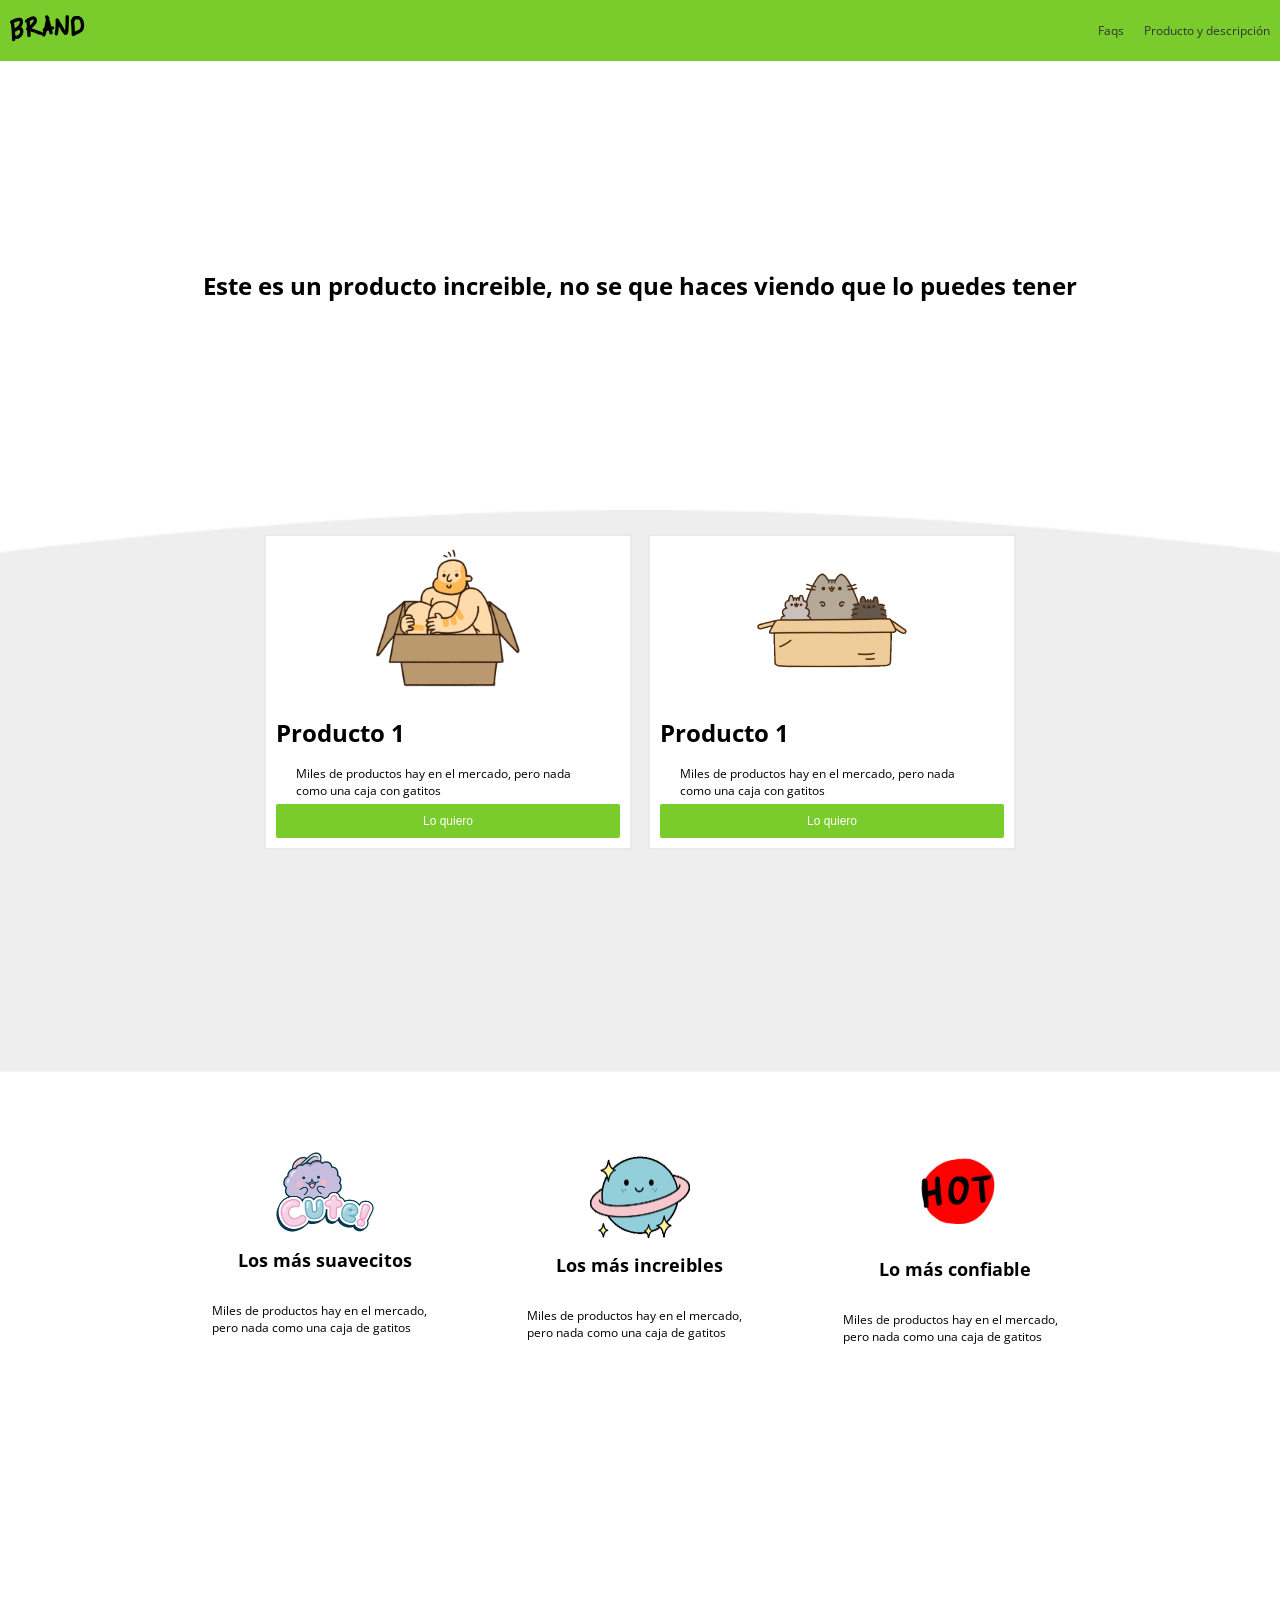
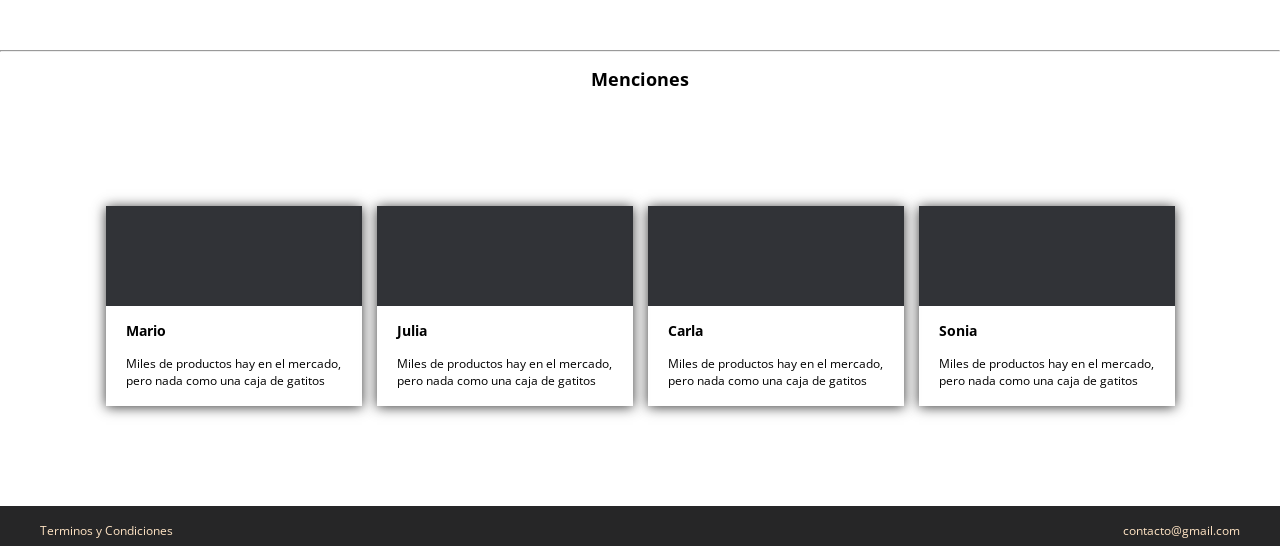
==== index.html @ 4fe2e48f "reto numero 3" ====
<!DOCTYPE html>
<html lang="es">
<head>
  <meta charset="UTF-8">
  <meta name="viewport" content="width=device-width, initial-scale=1.0">
  <meta http-equiv="X-UA-Compatible" content="ie=edge">
  <link rel="stylesheet" href="css/estilos.css">
  <title>Brand</title>
</head>
<body>

  <!-- Aquí empieza el navbar -->
  <nav>
    <div class="brand_image">
      <img src="images/logo.png" alt="">
    </div>
    <div class="nav_options">
      <ul>
        <li><a href="#">Faqs</a></li>
        <li><a href="#">Producto y descripción</a></li>
      </ul>
    </div>
  </nav>

  <!-- Aquí acaba el navbar -->

  <div class="main_section">
    <h1>
      Este es un producto increible, no se que haces viendo que lo puedes tener
    </h1>
  </div>
  <div class="products">
    <div class="product">
      <div class="content">
              <div class="img_content">
                <img src="images/box1.png" alt="">
              </div>
              <h1>Producto 1</h1>
              <p>Miles de productos hay en el mercado, pero nada como una caja con gatitos</p>
              <button href="#" class="main_button">Lo quiero</button>
      </div>
    </div>
    <div class="product">
      <div class="content">
              <div class="img_content">
                <img src="images/box2.png" alt="">
              </div>
              <h1>Producto 1</h1>
              <p>Miles de productos hay en el mercado, pero nada como una caja con gatitos</p>
              <button href="#" class="main_button">Lo quiero</button>
      </div>
    </div>
  </div>

  <div class="destacado">
    <div class="destacado">
      <div class="destacado1">
        
        <img src="images/cute gatito.gif" alt="">
        <h2>Los más suavecitos</h2>
        <p>Miles de productos hay en el mercado, pero nada como una caja de gatitos</p>
      </div>
    </div>
    <div class="destacado">
      <div class="destacado1">
        
        <img src="images/planet-space.gif" alt="">
        <h2>Los más increibles</h2>
        <p>Miles de productos hay en el mercado, pero nada como una caja de gatitos</p>
      </div>
    </div>
    <div class="destacado">
      <div class="destacado1">
        
        <img src="images/hot.png" alt="">
        <h2>Lo más confiable</h2>
        <p>Miles de productos hay en el mercado, pero nada como una caja de gatitos</p>
      </div>
    </div>
  </div>
  <hr>
  <h2 class="menciones">Menciones</h2>
  <div class="cards">
    <div class="card">
      <div class="mencionado">
      </div>
      <div class="descripcion">
        <h3>Mario</h4>
        <p>Miles de productos hay en el mercado, pero nada como una caja de gatitos</p>
      </div>
    </div>
    <div class="card">
      <div class="mencionado">
      </div>
      <div class="descripcion">
        <h3>Julia</h4>
        <p>Miles de productos hay en el mercado, pero nada como una caja de gatitos</p>
      </div>
    </div>
    <div class="card">
      <div class="mencionado">
      </div>
      <div class="descripcion">
        <h3>Carla</h4>
        <p>Miles de productos hay en el mercado, pero nada como una caja de gatitos</p>
      </div>
    </div>
    <div class="card">
      <div class="mencionado">
      </div>
      <div class="descripcion">
        <h3>Sonia</h4>
        <p>Miles de productos hay en el mercado, pero nada como una caja de gatitos</p>
      </div>
    </div>
  </div>


<footer>
  <div>
    <p>Terminos y Condiciones</p>
  </div>
  <div>
    <p>contacto@gmail.com</p>
  </div>
</footer>


<scrip src="scripts/scrip.js"></scrip>
</body>
</html>
---- css/estilos.css ----
/*
#  ·················
#  ··_______________
#  ·/·___/·___/·___/
#  /·/__(__··|__··)·
#  \___/____/____/··
#  ·················
*/
@import url('https://fonts.googleapis.com/css?family=Open+Sans:400,700');
/* -------------Variables */
:root{
--green-color:#7ACC2D;
--white-color:white;
--black-color:#313337;
/* Tipografía */
--normal:12px;
/* Espaciado */
--space:10px;
/* Box shadow */
--box:0px 0 2px 1px #e6e5e9;
}

/* -------------Variables */
html,body{
  padding:0px;
  margin:0px;
  font-size: var(--normal);
  font-family: 'Open Sans', sans-serif;
}


nav{
  display: flex;
  background-color: var(--green-color);
  padding: var(--space);
  color: var(--white-color);
  justify-content: space-between;
  align-items: center;
}

nav ul{
  display: flex;
}

nav li{
  padding-left: 20px;
  list-style: none;

}

nav li a{
  color: var(--black-color);
  text-decoration: none;
}

nav li a:hover{
  color: var(--white-color);
}

/* ------------------------ Main section */

.main_section{
  padding: 15%;
  text-align: center;

}

.products{
  background-image: url("../images/curve.png");
  max-height: 50px;
  background-size: cover;
  background-position: center top;
  padding:20%;
  display: flex;
}

.product{
  padding: var(--space);
  margin-top: -240px;
}
.product .content{
  background-color: var(--white-color);
  padding: var(--space);
  box-shadow: var(--box);
}
.img_content{
  text-align: center;
}

.main_button{
  background-color: var(--green-color);
  width: 100%;
  padding: var(--space);
  font-size: var(--normal);
  color: var(--white-color);
  border:0;
  cursor: pointer;
  border-radius: 2px;
}

.main_button:hover{
  background-color: #5e9e22;
}

.destacado{
  display: flex;
  width: 70vw;
  margin:auto;
  padding-top: 35px;
  position: relative;
  columns: 3;
  gap:50px;
  align-items: center;  
  justify-content: space-evenly;
}
.destacado1{
  display: flex;
  flex-direction: column;
  justify-content: center;
  align-items: center;

}
.destacado img{
  width: 100px;
  height: auto;
  margin:auto;
}

hr{
  margin-top: 300px;
}

.menciones{
  text-align: center;

}
.cards{
  display:flex;
  justify-content: center;
  align-items: center;
  width: 100vw;
  height: 400px;
  gap:15px
}
.card{
  width: 20%;
  height:200px;
  background-color: #dfdfdf00;
  box-shadow: 0px 1px 12px rgb(56, 56, 56);
  box-sizing: border-box;
  position: relative;


}
.card .mencionado{
  position:absolute;
  width: 100%;
  height: 50%;
  
  background-color: #313337;
}

.card .descripcion{
  width: 100%;
  height: 50%;
  position: absolute;
  bottom: 0;
}
.card .descripcion h3,p{
  margin: 5px 20px;
  margin-top: 15px;
}

footer{
  display: flex;
  width: 100%;
  height: 40px;
  background-color: rgb(38, 38, 39);
  bottom: 0;
  justify-content: space-between;
  align-items: center;
} 
footer div{
  margin: 0 20px;
  color: bisque;
}
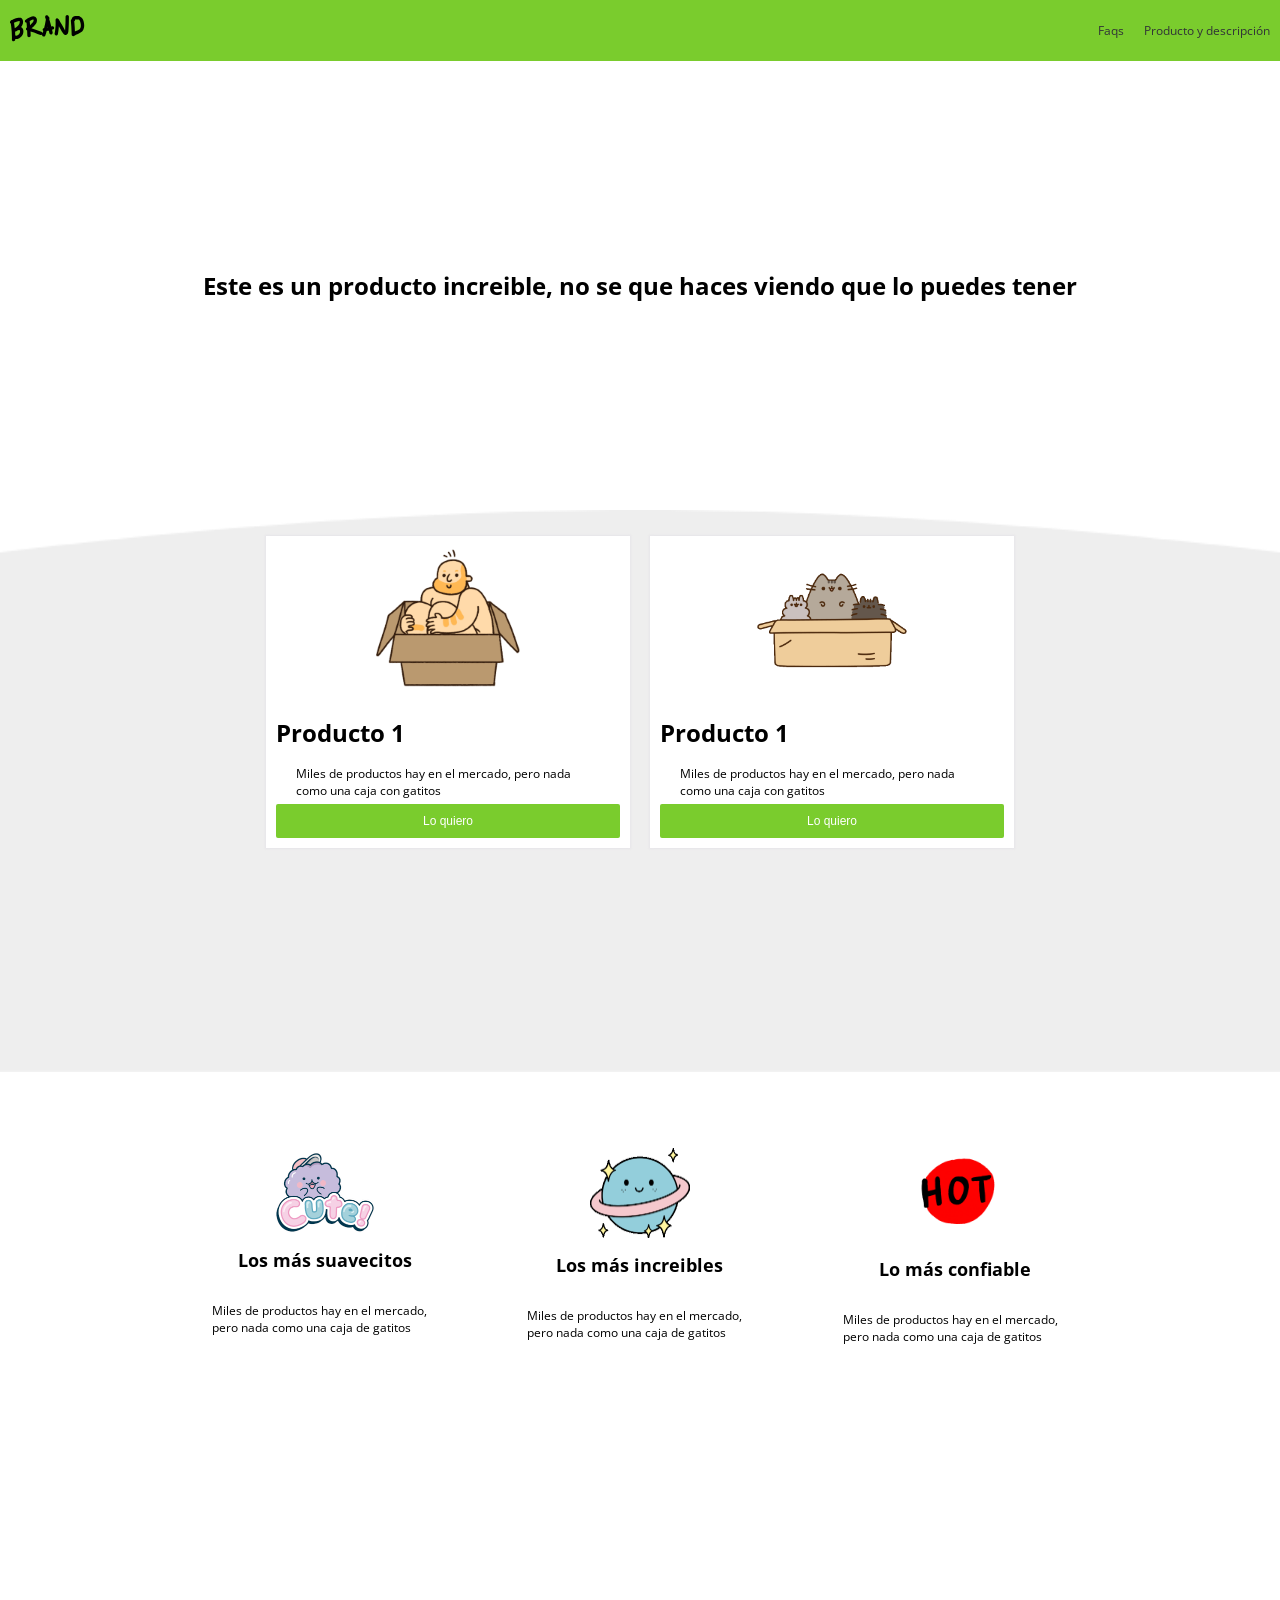
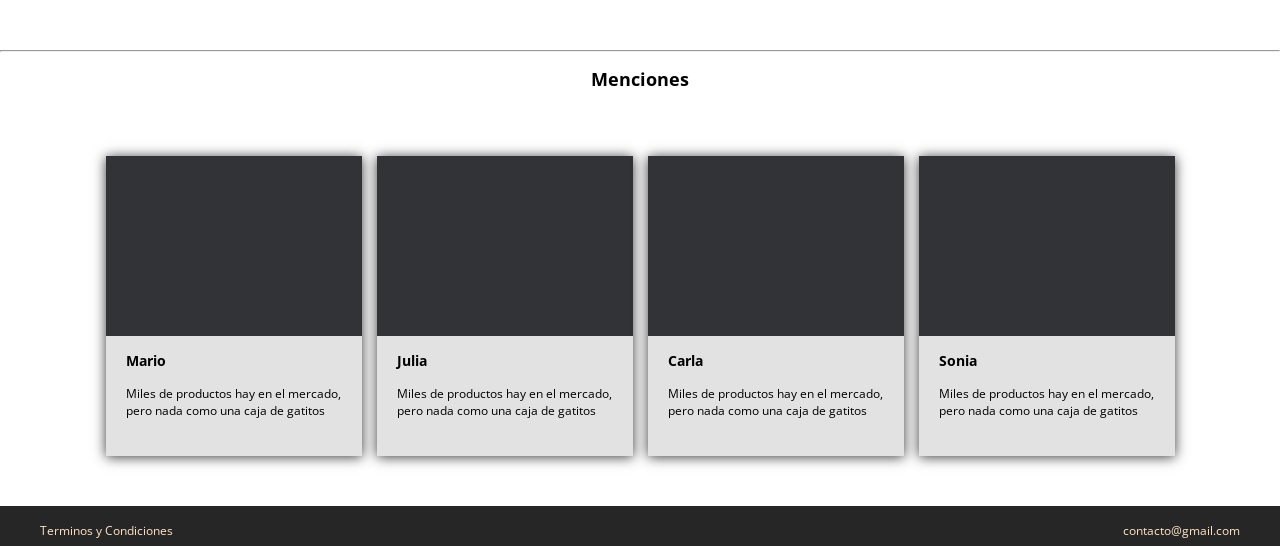
==== commit fe287ca5: "responsive" ====
--- a/index.html
+++ b/index.html
@@ -83,6 +83,7 @@
   <div class="cards">
     <div class="card">
       <div class="mencionado">
+        <img src="https://img.freepik.com/foto-gratis/chico-guapo-seguro-posando-contra-pared-blanca_176420-32936.jpg?ga=GA1.1.577382033.1746234832&semt=ais_hybrid&w=740" alt="">
       </div>
       <div class="descripcion">
         <h3>Mario</h4>
@@ -91,6 +92,7 @@
     </div>
     <div class="card">
       <div class="mencionado">
+        <img src="https://img.freepik.com/foto-gratis/estilo-vida-emociones-gente-concepto-casual-confiado-agradable-sonriente-mujer-asiatica-brazos-cruzados-pecho-seguro-listo-ayudar-escuchando-companeros-trabajo-participando-conversacion_1258-59335.jpg?semt=ais_hybrid&w=740" alt="">
       </div>
       <div class="descripcion">
         <h3>Julia</h4>
@@ -99,6 +101,7 @@
     </div>
     <div class="card">
       <div class="mencionado">
+        <img src="https://img.freepik.com/foto-gratis/chica-guapa-timida-pelo-negro-peludo-piel-oscura-anteojos-elegantes_273609-13866.jpg?ga=GA1.1.577382033.1746234832&semt=ais_hybrid&w=740" alt="">
       </div>
       <div class="descripcion">
         <h3>Carla</h4>
@@ -107,6 +110,7 @@
     </div>
     <div class="card">
       <div class="mencionado">
+        <img src="https://img.freepik.com/foto-gratis/mujer-morena-sonriente-sueter-amarillo-apuntando-dedo-arriba-modelo-femenino-feliz-que-muestra-anuncio-parte-superior-que-indica-espacio-copia-pie-sobre-fondo-blanco_176420-53284.jpg?ga=GA1.1.577382033.1746234832&semt=ais_hybrid&w=740" alt="">
       </div>
       <div class="descripcion">
         <h3>Sonia</h4>
--- a/css/estilos.css
+++ b/css/estilos.css
@@ -144,7 +144,7 @@
 }
 .card{
   width: 20%;
-  height:200px;
+  height: 300px;
   background-color: #dfdfdf00;
   box-shadow: 0px 1px 12px rgb(56, 56, 56);
   box-sizing: border-box;
@@ -155,16 +155,26 @@
 .card .mencionado{
   position:absolute;
   width: 100%;
-  height: 50%;
+  height: 60%;
   
   background-color: #313337;
 }
 
+.card .mencionado img{
+  position:absolute;
+  width: 100%;
+  height: auto;
+  overflow: hidden;
+
+}
+
 .card .descripcion{
   width: 100%;
-  height: 50%;
+  height: 40%;
+  background-color: #e2e2e2;
   position: absolute;
   bottom: 0;
+  z-index: 2;
 }
 .card .descripcion h3,p{
   margin: 5px 20px;
@@ -184,3 +194,28 @@
   margin: 0 20px;
   color: bisque;
 }
+
+@media (max-width: 600px) {
+  .cards{
+    display:flex;
+    flex-direction: column;
+    justify-content: center;
+    align-items: center;
+    width: 100vw;
+    height: auto;
+    gap:15px
+  }
+  .card{
+    display: flex;
+    flex-direction: row;
+    width: 60%;
+    height: 250px;
+    background-color: #dfdfdf00;
+    box-shadow: 0px 1px 12px rgb(56, 56, 56);
+    box-sizing: border-box;
+    position: relative;
+  
+  
+  }
+
+}
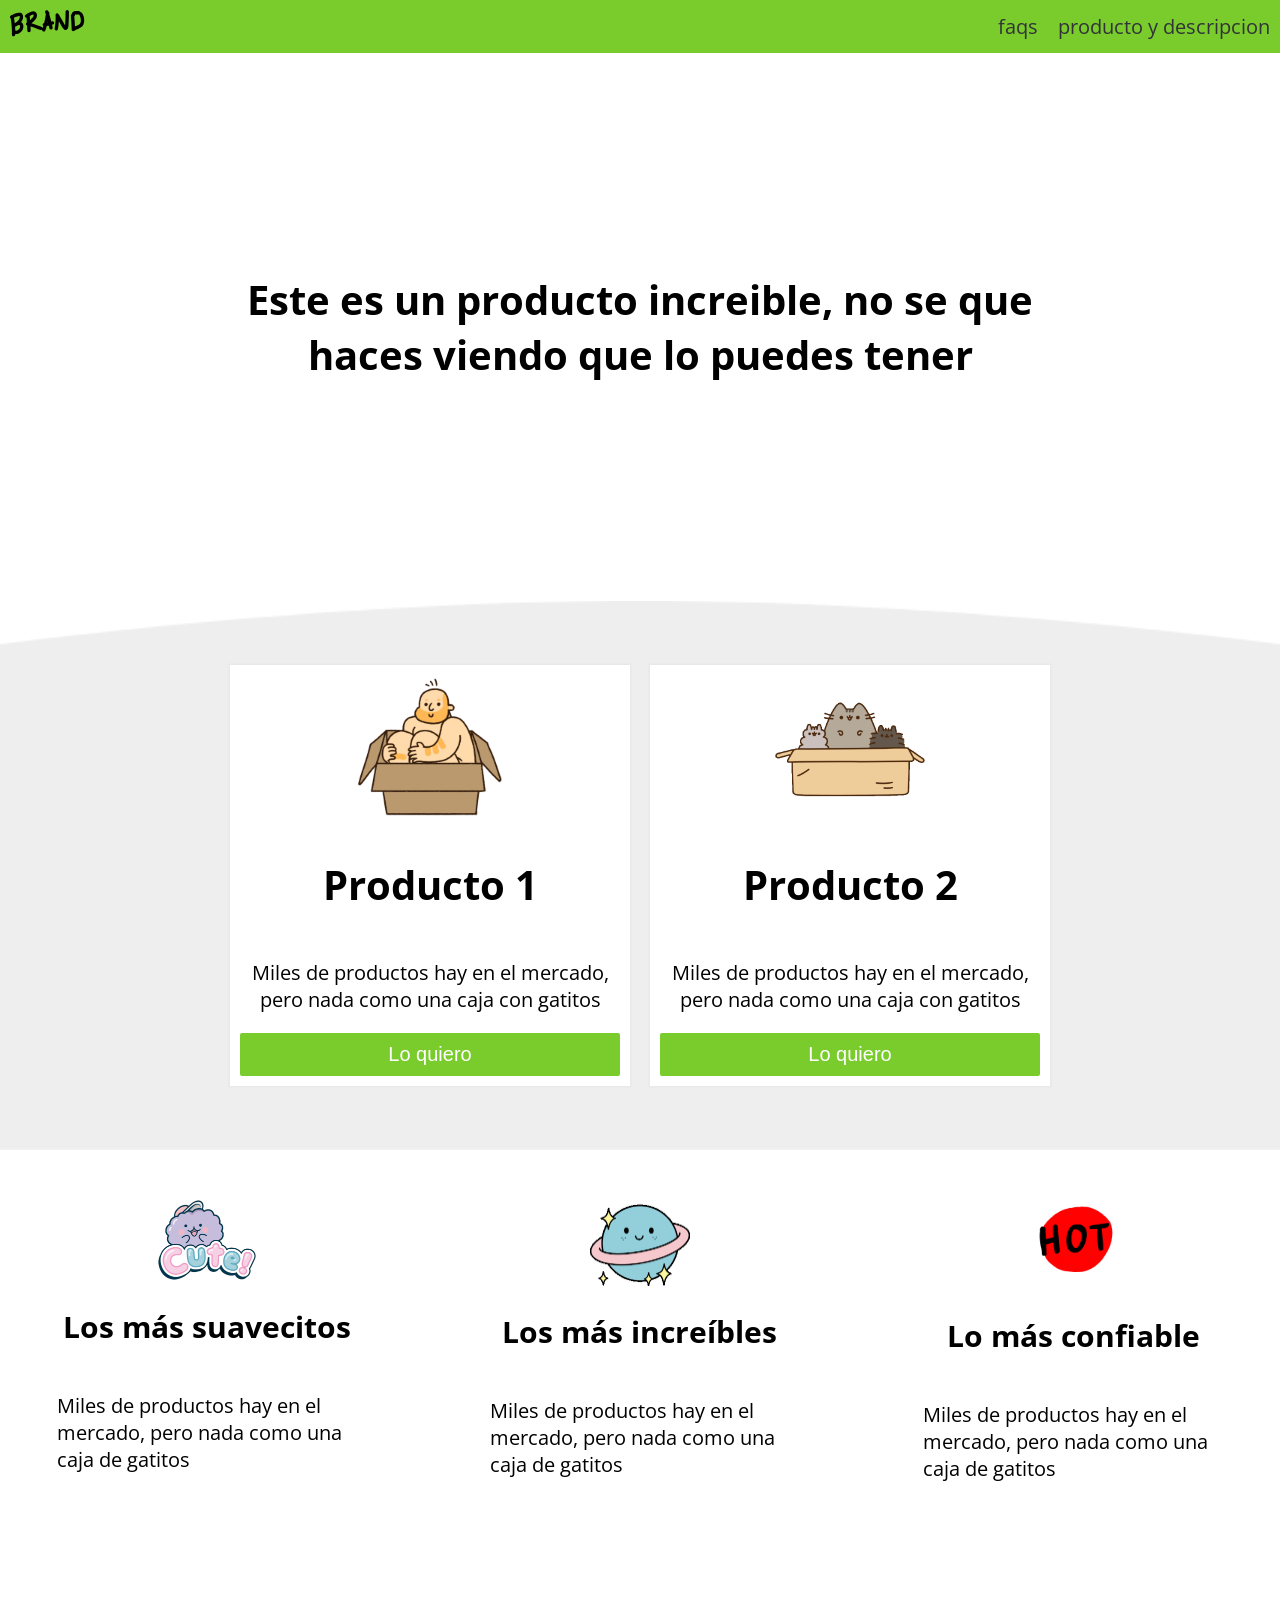
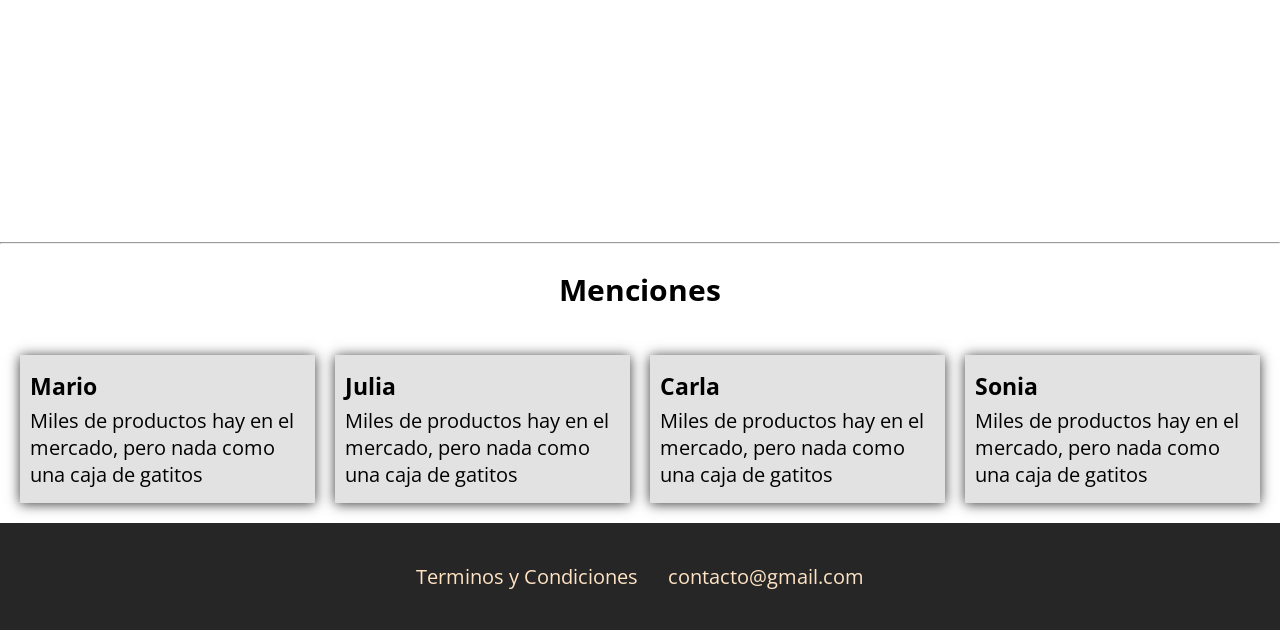
==== commit e53ea762: "primer commit rafa" ====
--- a/index.html
+++ b/index.html
@@ -16,19 +16,21 @@
     </div>
     <div class="nav_options">
       <ul>
-        <li><a href="#">Faqs</a></li>
-        <li><a href="#">Producto y descripción</a></li>
+        <!-- agregue las paginas de faqs y producto---rafa -->
+        <li><a href="faqs.html">faqs</a></li>
+        <li><a href="producto_descripcion.html">producto y descripcion</a></li>
       </ul>
     </div>
   </nav>
 
   <!-- Aquí acaba el navbar -->
-
+ <!-- empieza en body  -->
   <div class="main_section">
     <h1>
       Este es un producto increible, no se que haces viendo que lo puedes tener
     </h1>
   </div>
+<!-- productos -->
   <div class="products">
     <div class="product">
       <div class="content">
@@ -45,39 +47,47 @@
               <div class="img_content">
                 <img src="images/box2.png" alt="">
               </div>
-              <h1>Producto 1</h1>
+              <h1>Producto 2</h1>
               <p>Miles de productos hay en el mercado, pero nada como una caja con gatitos</p>
               <button href="#" class="main_button">Lo quiero</button>
       </div>
     </div>
   </div>
 
+<!-- despues de los productos -->
+ <!-- las 3 imagenes lindas-->
+
+ 
+ <div class="contenedor-flex">
   <div class="destacado">
-    <div class="destacado">
-      <div class="destacado1">
-        
-        <img src="images/cute gatito.gif" alt="">
-        <h2>Los más suavecitos</h2>
-        <p>Miles de productos hay en el mercado, pero nada como una caja de gatitos</p>
-      </div>
-    </div>
-    <div class="destacado">
-      <div class="destacado1">
-        
-        <img src="images/planet-space.gif" alt="">
-        <h2>Los más increibles</h2>
-        <p>Miles de productos hay en el mercado, pero nada como una caja de gatitos</p>
-      </div>
-    </div>
-    <div class="destacado">
-      <div class="destacado1">
-        
-        <img src="images/hot.png" alt="">
-        <h2>Lo más confiable</h2>
-        <p>Miles de productos hay en el mercado, pero nada como una caja de gatitos</p>
-      </div>
+    <div class="destacado1">
+      <img src="images/cute_gatito.gif" alt="">
+      <h2>Los más suavecitos</h2>
+      <p>Miles de productos hay en el mercado, pero nada como una caja de gatitos</p>
     </div>
   </div>
+
+  <div class="destacado">
+    <div class="destacado1">
+      <img src="images/planet-space.gif" alt="">
+      <h2>Los más increíbles</h2>
+      <p>Miles de productos hay en el mercado, pero nada como una caja de gatitos</p>
+    </div>
+  </div>
+
+  <div class="destacado">
+    <div class="destacado1">
+      <img src="images/hot.png" alt="">
+      <h2>Lo más confiable</h2>
+      <p>Miles de productos hay en el mercado, pero nada como una caja de gatitos</p>
+    </div>
+  </div>
+</div>
+
+
+
+
+<!-- las 4 menciones-->
   <hr>
   <h2 class="menciones">Menciones</h2>
   <div class="cards">
@@ -118,7 +128,7 @@
       </div>
     </div>
   </div>
-
+  
 
 <footer>
   <div>
@@ -130,6 +140,7 @@
 </footer>
 
 
-<scrip src="scripts/scrip.js"></scrip>
+<script src="scripts/scrip.js"></script>
+
 </body>
 </html>
--- a/css/estilos.css
+++ b/css/estilos.css
@@ -1,221 +1,278 @@
-/*
-#  ·················
-#  ··_______________
-#  ·/·___/·___/·___/
-#  /·/__(__··|__··)·
-#  \___/____/____/··
-#  ·················
-*/
 @import url('https://fonts.googleapis.com/css?family=Open+Sans:400,700');
-/* -------------Variables */
-:root{
---green-color:#7ACC2D;
---white-color:white;
---black-color:#313337;
-/* Tipografía */
---normal:12px;
-/* Espaciado */
---space:10px;
-/* Box shadow */
---box:0px 0 2px 1px #e6e5e9;
-}
-
-/* -------------Variables */
-html,body{
-  padding:0px;
-  margin:0px;
+
+/* -------------------- Variables -------------------- */
+:root {
+  --green-color: #7ACC2D;
+  --white-color: white;
+  --black-color: #313337;
+  --normal: 20px;
+  --space: 10px;
+  --box: 0px 0 2px 1px #e6e5e9;
+}
+/* -------------------- Reset + Base -------------------- */
+html, body {
+  padding: 0;
+  margin: 0;
   font-size: var(--normal);
   font-family: 'Open Sans', sans-serif;
 }
-
-
-nav{
+/* -------------------- Navbar -------------------- */
+nav {
   display: flex;
   background-color: var(--green-color);
   padding: var(--space);
   color: var(--white-color);
   justify-content: space-between;
   align-items: center;
-}
-
-nav ul{
-  display: flex;
-}
-
-nav li{
+  flex-wrap: wrap;
+}
+nav ul {
+  display: flex;
+  flex-wrap: wrap;
+  padding: 0;
+  margin: 0;
+}
+nav li {
+  list-style: none;
   padding-left: 20px;
-  list-style: none;
-
-}
-
-nav li a{
+}
+nav li a {
   color: var(--black-color);
   text-decoration: none;
 }
-
-nav li a:hover{
+nav li a:hover {
   color: var(--white-color);
 }
-
-/* ------------------------ Main section */
-
-.main_section{
+/* -------------------- Main Section -------------------- */
+.main_section {
   padding: 15%;
   text-align: center;
-
-}
-
-.products{
+}
+
+/* -------------------- Products -------------------- */
+.products {
   background-image: url("../images/curve.png");
-  max-height: 50px;
   background-size: cover;
   background-position: center top;
-  padding:20%;
-  display: flex;
-}
-
-.product{
-  padding: var(--space);
-  margin-top: -240px;
-}
-.product .content{
+  padding: 5% 10%;
+  display: flex;
+  flex-wrap: wrap;
+  justify-content: center;
+  gap: 20px;
+}
+
+
+.product .content {
   background-color: var(--white-color);
   padding: var(--space);
+  margin-top: 0;
+  flex: 1 1 300px;
+  max-width: 400px;
   box-shadow: var(--box);
-}
-.img_content{
-  text-align: center;
-}
-
-.main_button{
+  text-align: center;
+  display: flex;
+  flex-direction: column;
+  justify-content: space-between;
+  height: 100%;
+  box-sizing: border-box;
+  overflow: hidden;
+}
+
+.img_content {
+  text-align: center;
+}
+
+.main_button {
   background-color: var(--green-color);
   width: 100%;
   padding: var(--space);
   font-size: var(--normal);
   color: var(--white-color);
-  border:0;
+  border: 0;
   cursor: pointer;
   border-radius: 2px;
 }
 
-.main_button:hover{
+.main_button:hover {
   background-color: #5e9e22;
 }
 
-.destacado{
-  display: flex;
-  width: 70vw;
-  margin:auto;
-  padding-top: 35px;
-  position: relative;
-  columns: 3;
-  gap:50px;
-  align-items: center;  
-  justify-content: space-evenly;
-}
-.destacado1{
+/* -------------------- Destacado -------------------- */
+.destacado {
+  display: flex;
+  flex-wrap: wrap;
+  justify-content: center;
+  flex-direction: column;
+  gap: 40px;
+  width: 100%;
+  margin: auto;
+  padding: 40px 20px;
+}
+
+.destacado1 {
   display: flex;
   flex-direction: column;
   justify-content: center;
   align-items: center;
-
-}
-.destacado img{
+}
+
+.destacado img {
   width: 100px;
   height: auto;
-  margin:auto;
-}
-
-hr{
+  margin: auto;
+}
+
+.contenedor-flex {
+  display: flex;
+  flex-direction: row;
+  justify-content: space-around; /* o space-between / center */
+  align-items: flex-start;
+  flex-wrap: nowrap; /* evita que se rompa en varias filas */
+  gap: 20px; /* espacio entre elementos */
+}
+
+.destacado {
+  width: 300px; /* o el tamaño que necesites */
+}
+
+
+/* -------------------- Separador -------------------- */
+hr {
   margin-top: 300px;
 }
 
-.menciones{
-  text-align: center;
-
-}
-.cards{
-  display:flex;
-  justify-content: center;
-  align-items: center;
-  width: 100vw;
-  height: 400px;
-  gap:15px
-}
-.card{
-  width: 20%;
-  height: 300px;
-  background-color: #dfdfdf00;
+/* -------------------- Menciones -------------------- */
+.menciones {
+  text-align: center;
+}
+
+/* -------------------- Cards -------------------- */
+.cards {
+  display: flex;
+  flex-wrap: wrap;
+  justify-content: center;
+  align-items: stretch;
+  width: 100%;
+  gap: 20px;
+  padding: 20px;
+  box-sizing: border-box;
+}
+
+.card {
+  flex: 1 1 250px;
+  max-width: 300px;
+  height: auto;
+  display: flex;
+  flex-direction: column;
   box-shadow: 0px 1px 12px rgb(56, 56, 56);
   box-sizing: border-box;
-  position: relative;
-
-
-}
-.card .mencionado{
-  position:absolute;
-  width: 100%;
-  height: 60%;
-  
+}
+
+.card .mencionado {
+  width: 100%;
+  height: auto;
   background-color: #313337;
 }
 
-.card .mencionado img{
-  position:absolute;
-  width: 100%;
-  height: auto;
-  overflow: hidden;
-
-}
-
-.card .descripcion{
-  width: 100%;
-  height: 40%;
+.card .mencionado img {
+  width: 100%;
+  height: auto;
+  display: block;
+}
+
+.card .descripcion {
+  padding: 10px;
   background-color: #e2e2e2;
-  position: absolute;
-  bottom: 0;
-  z-index: 2;
-}
-.card .descripcion h3,p{
-  margin: 5px 20px;
-  margin-top: 15px;
-}
-
-footer{
-  display: flex;
-  width: 100%;
-  height: 40px;
+}
+
+.card .descripcion h3,
+.card .descripcion p {
+  margin: 5px 0;
+}
+
+/* -------------------- Footer -------------------- */
+footer {
+  display: flex;
+  flex-wrap: wrap;
+  justify-content: center;
+  align-items: center;
+  width: 100%;
   background-color: rgb(38, 38, 39);
-  bottom: 0;
-  justify-content: space-between;
-  align-items: center;
-} 
-footer div{
-  margin: 0 20px;
+  padding: 15px 0;
+  text-align: center;
+}
+
+footer div {
+  margin: 5px 15px;
   color: bisque;
 }
 
+/* -------------------- Media Query (Responsive) -------------------- */
 @media (max-width: 600px) {
-  .cards{
-    display:flex;
-    flex-direction: column;
-    justify-content: center;
+  nav {
+    flex-direction: column;
+    text-align: center;
+  }
+
+  nav ul {
+    flex-direction: column;
+  }
+
+  nav li {
+    padding: 10px 0;
+  }
+
+  .brand_image img {
+    width: 120px;
+  }
+
+  .main_section {
+    padding: 10%;
+    font-size: 1.1em;
+  }
+
+  .products {
+    flex-direction: column;
+    padding: 5%;
+  }
+
+  .product {
+    max-width: 100%;
+  }
+
+  .img_content img {
+    width: 100%;
+    height: auto;
+  }
+
+  .destacado {
+    flex-direction: column;
+    gap: 20px;
+    padding: 10px;
+  }
+
+  .destacado1 img {
+    width: 80px;
+  }
+
+  .cards {
+    flex-direction: column;
     align-items: center;
-    width: 100vw;
-    height: auto;
-    gap:15px
-  }
-  .card{
-    display: flex;
-    flex-direction: row;
-    width: 60%;
-    height: 250px;
-    background-color: #dfdfdf00;
-    box-shadow: 0px 1px 12px rgb(56, 56, 56);
-    box-sizing: border-box;
-    position: relative;
-  
-  
-  }
-
-}
+    gap: 20px;
+    padding: 10px;
+  }
+
+  .card {
+    width: 90%;
+    max-width: 350px;
+  }
+
+  footer {
+    flex-direction: column;
+    gap: 10px;
+  }
+
+  footer div {
+    margin: 5px 0;
+  }
+}
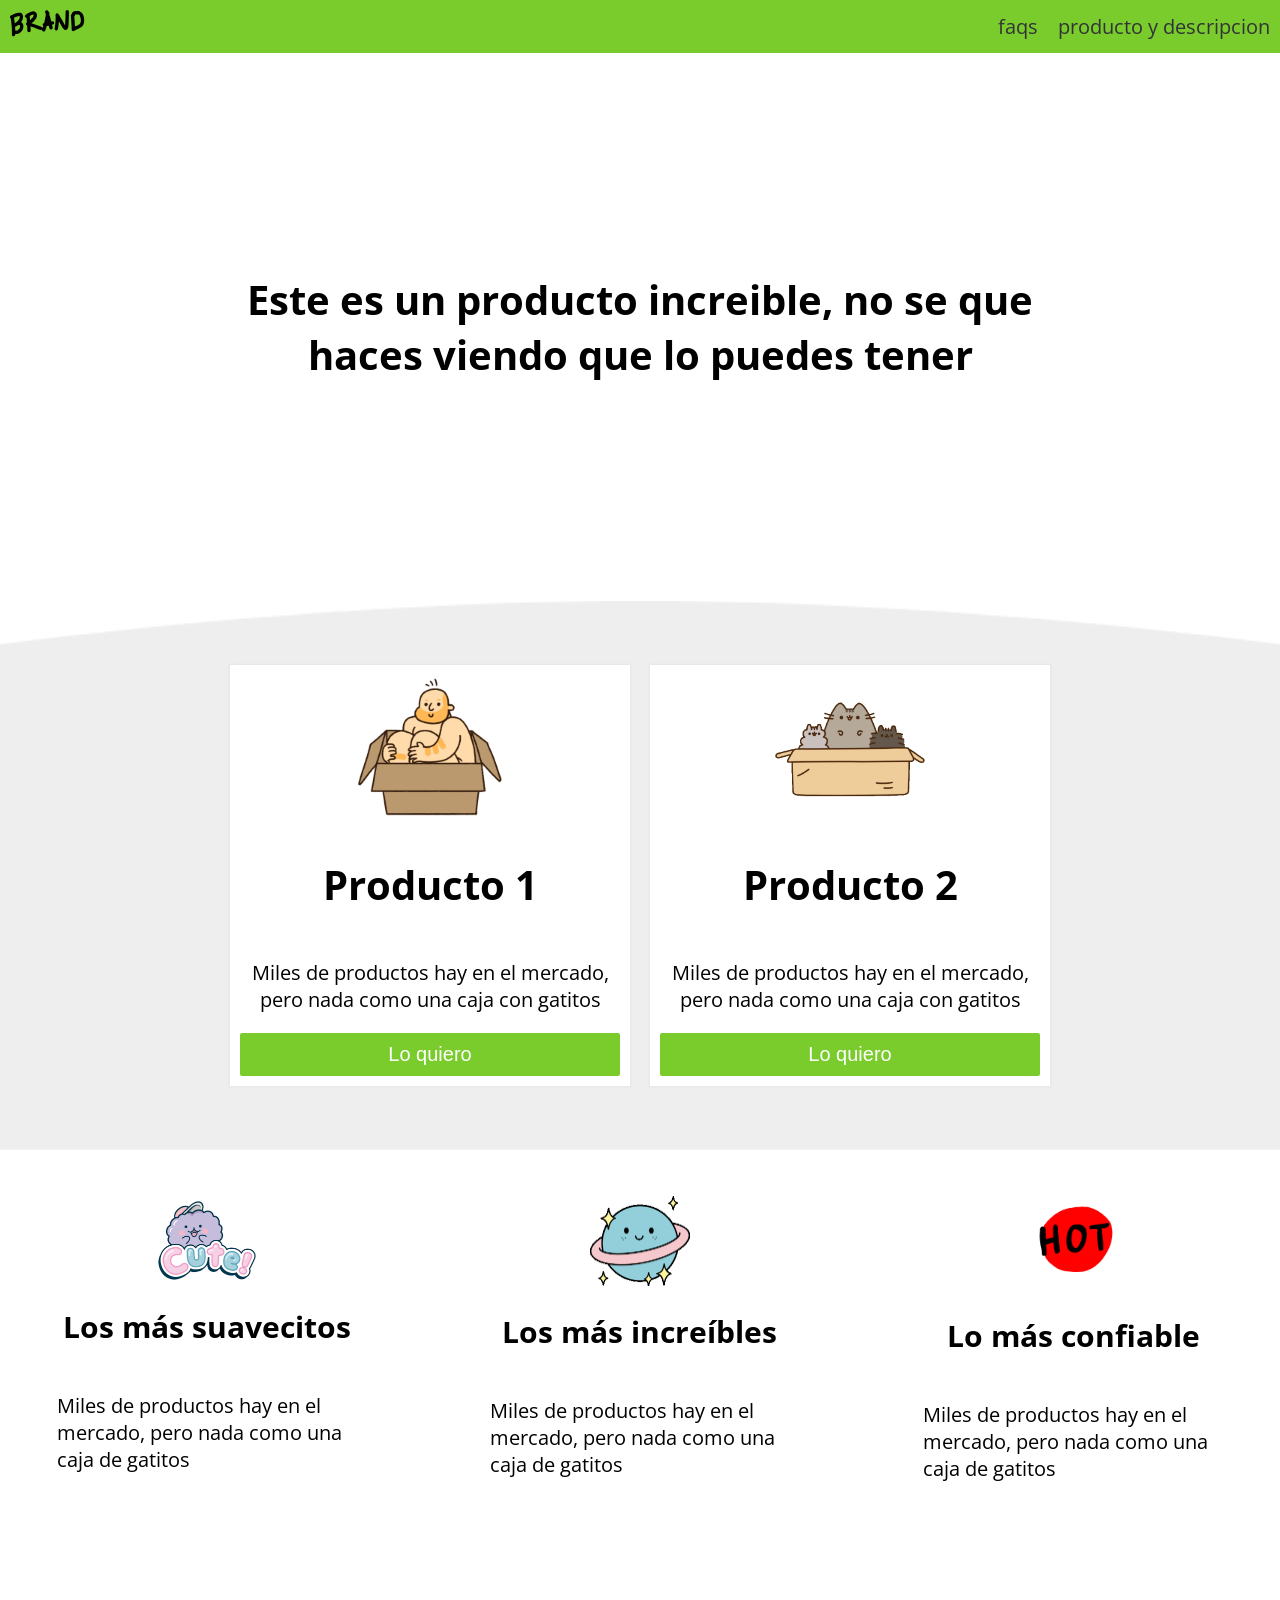
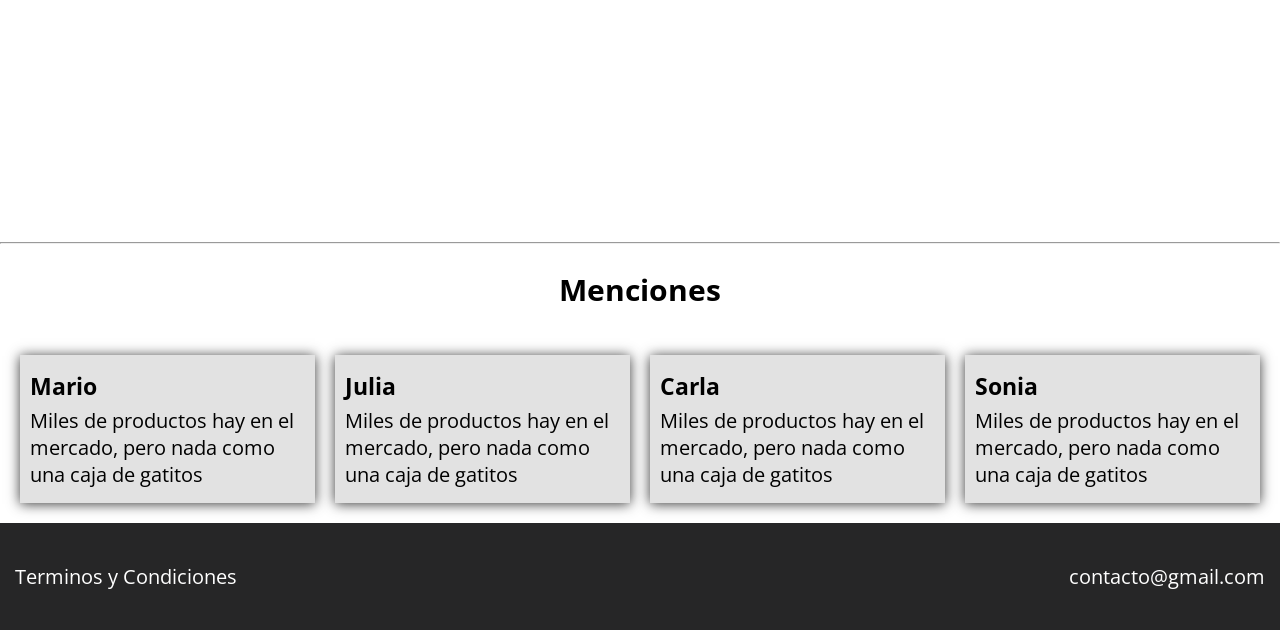
==== commit a70a1303: "llamado a la imagen "gatito cute" en archivo .html el llamado se hacia gatito_cute. se reemplazo po" ====
--- a/index.html
+++ b/index.html
@@ -24,7 +24,7 @@
   </nav>
 
   <!-- Aquí acaba el navbar -->
- <!-- empieza en body  -->
+ <!-- empieza el main  -->
   <div class="main_section">
     <h1>
       Este es un producto increible, no se que haces viendo que lo puedes tener
@@ -61,7 +61,7 @@
  <div class="contenedor-flex">
   <div class="destacado">
     <div class="destacado1">
-      <img src="images/cute_gatito.gif" alt="">
+      <img src="images/cute gatito.gif" alt="">
       <h2>Los más suavecitos</h2>
       <p>Miles de productos hay en el mercado, pero nada como una caja de gatitos</p>
     </div>
--- a/css/estilos.css
+++ b/css/estilos.css
@@ -194,7 +194,7 @@
 footer {
   display: flex;
   flex-wrap: wrap;
-  justify-content: center;
+  justify-content: space-between;
   align-items: center;
   width: 100%;
   background-color: rgb(38, 38, 39);
@@ -204,7 +204,7 @@
 
 footer div {
   margin: 5px 15px;
-  color: bisque;
+  color: white;
 }
 
 /* -------------------- Media Query (Responsive) -------------------- */
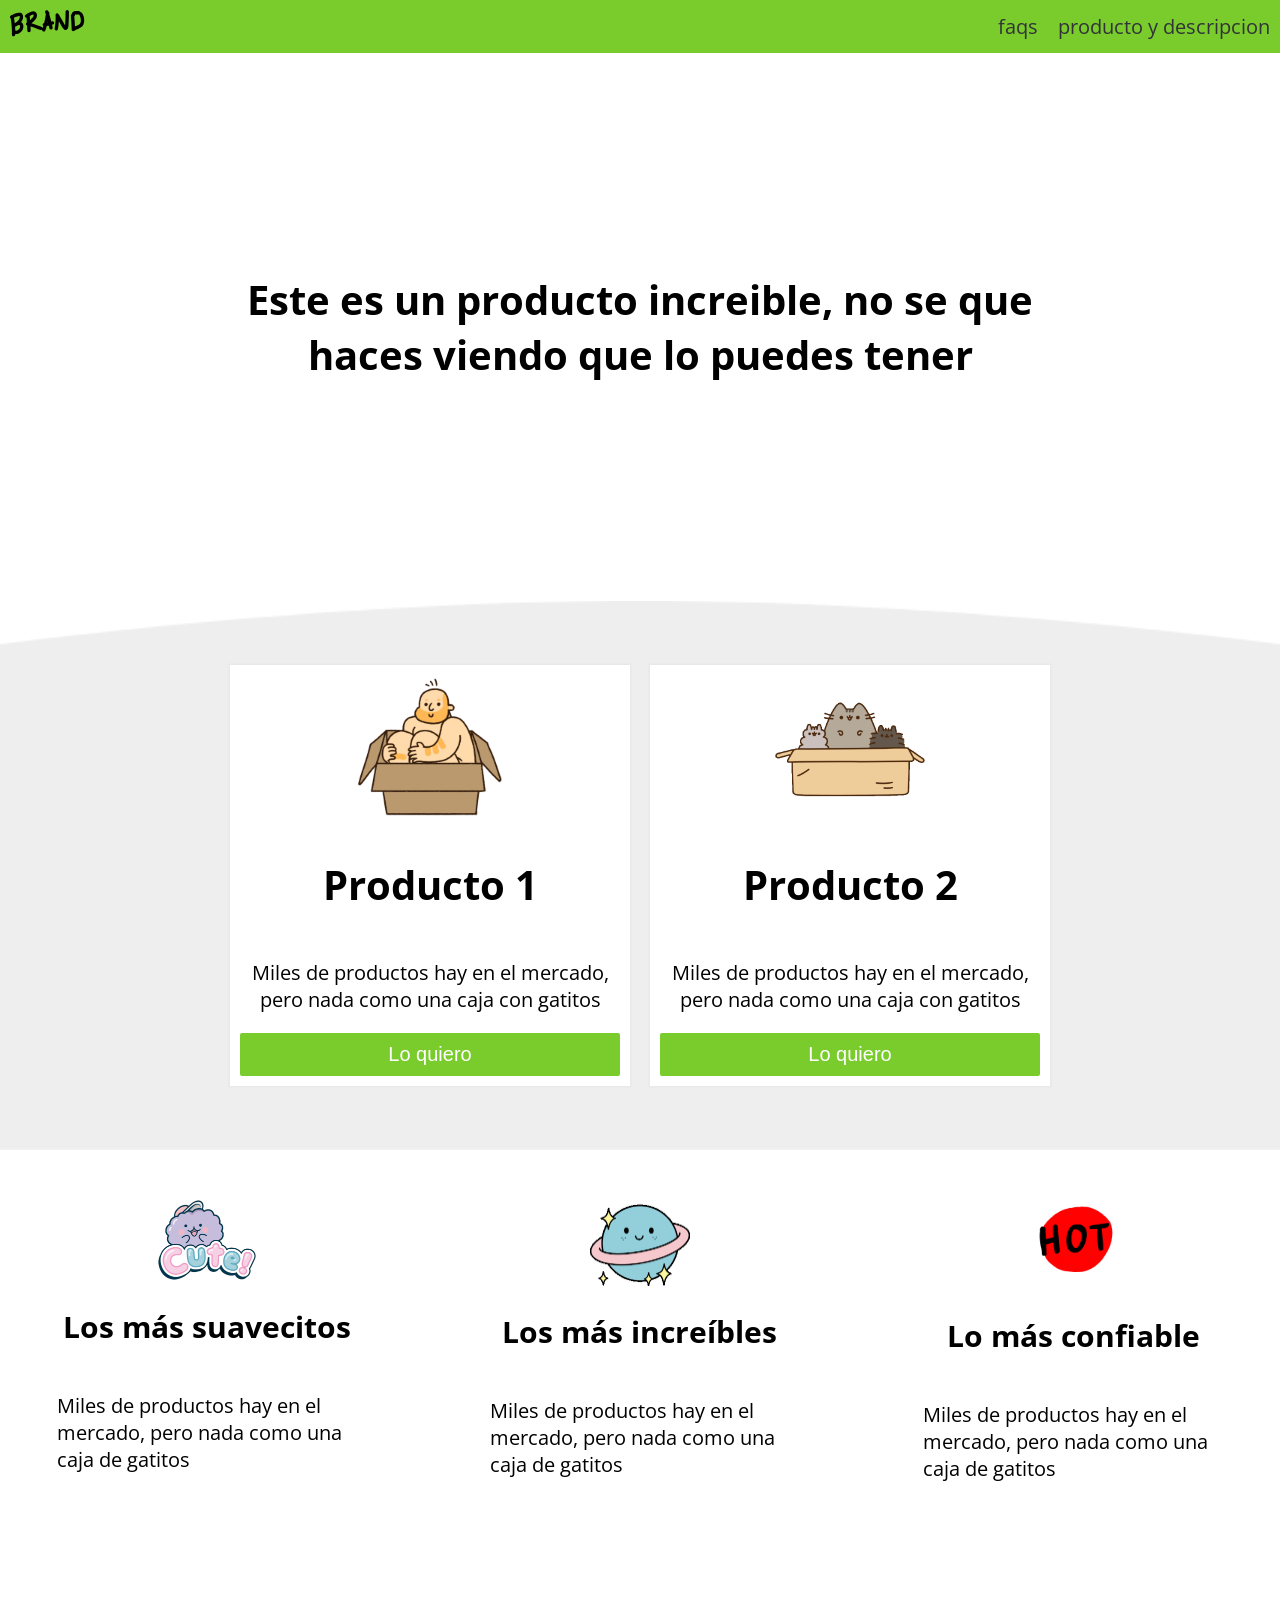
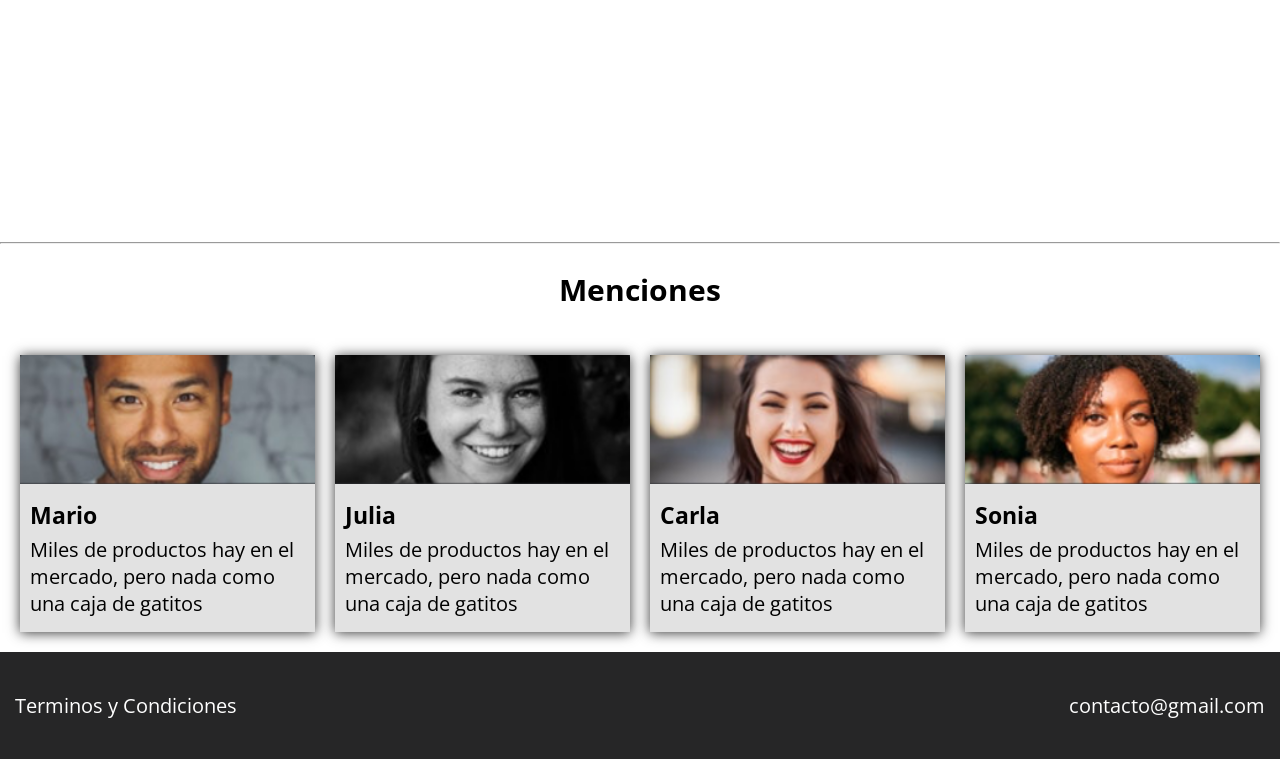
==== commit 96c0fcc2: "refactor: reemplazo de fotos menciones" ====
--- a/index.html
+++ b/index.html
@@ -61,7 +61,7 @@
  <div class="contenedor-flex">
   <div class="destacado">
     <div class="destacado1">
-      <img src="images/cute gatito.gif" alt="">
+      <img src="images/cute-gatito.gif" alt="">
       <h2>Los más suavecitos</h2>
       <p>Miles de productos hay en el mercado, pero nada como una caja de gatitos</p>
     </div>
@@ -93,7 +93,7 @@
   <div class="cards">
     <div class="card">
       <div class="mencionado">
-        <img src="https://img.freepik.com/foto-gratis/chico-guapo-seguro-posando-contra-pared-blanca_176420-32936.jpg?ga=GA1.1.577382033.1746234832&semt=ais_hybrid&w=740" alt="">
+        <img src="images/p1.png" alt="">
       </div>
       <div class="descripcion">
         <h3>Mario</h4>
@@ -102,7 +102,7 @@
     </div>
     <div class="card">
       <div class="mencionado">
-        <img src="https://img.freepik.com/foto-gratis/estilo-vida-emociones-gente-concepto-casual-confiado-agradable-sonriente-mujer-asiatica-brazos-cruzados-pecho-seguro-listo-ayudar-escuchando-companeros-trabajo-participando-conversacion_1258-59335.jpg?semt=ais_hybrid&w=740" alt="">
+        <img src="images/p2.png" alt="">
       </div>
       <div class="descripcion">
         <h3>Julia</h4>
@@ -111,7 +111,7 @@
     </div>
     <div class="card">
       <div class="mencionado">
-        <img src="https://img.freepik.com/foto-gratis/chica-guapa-timida-pelo-negro-peludo-piel-oscura-anteojos-elegantes_273609-13866.jpg?ga=GA1.1.577382033.1746234832&semt=ais_hybrid&w=740" alt="">
+        <img src="images/p3.png" alt="">
       </div>
       <div class="descripcion">
         <h3>Carla</h4>
@@ -120,7 +120,7 @@
     </div>
     <div class="card">
       <div class="mencionado">
-        <img src="https://img.freepik.com/foto-gratis/mujer-morena-sonriente-sueter-amarillo-apuntando-dedo-arriba-modelo-femenino-feliz-que-muestra-anuncio-parte-superior-que-indica-espacio-copia-pie-sobre-fondo-blanco_176420-53284.jpg?ga=GA1.1.577382033.1746234832&semt=ais_hybrid&w=740" alt="">
+        <img src="images/p4.png" alt="">
       </div>
       <div class="descripcion">
         <h3>Sonia</h4>
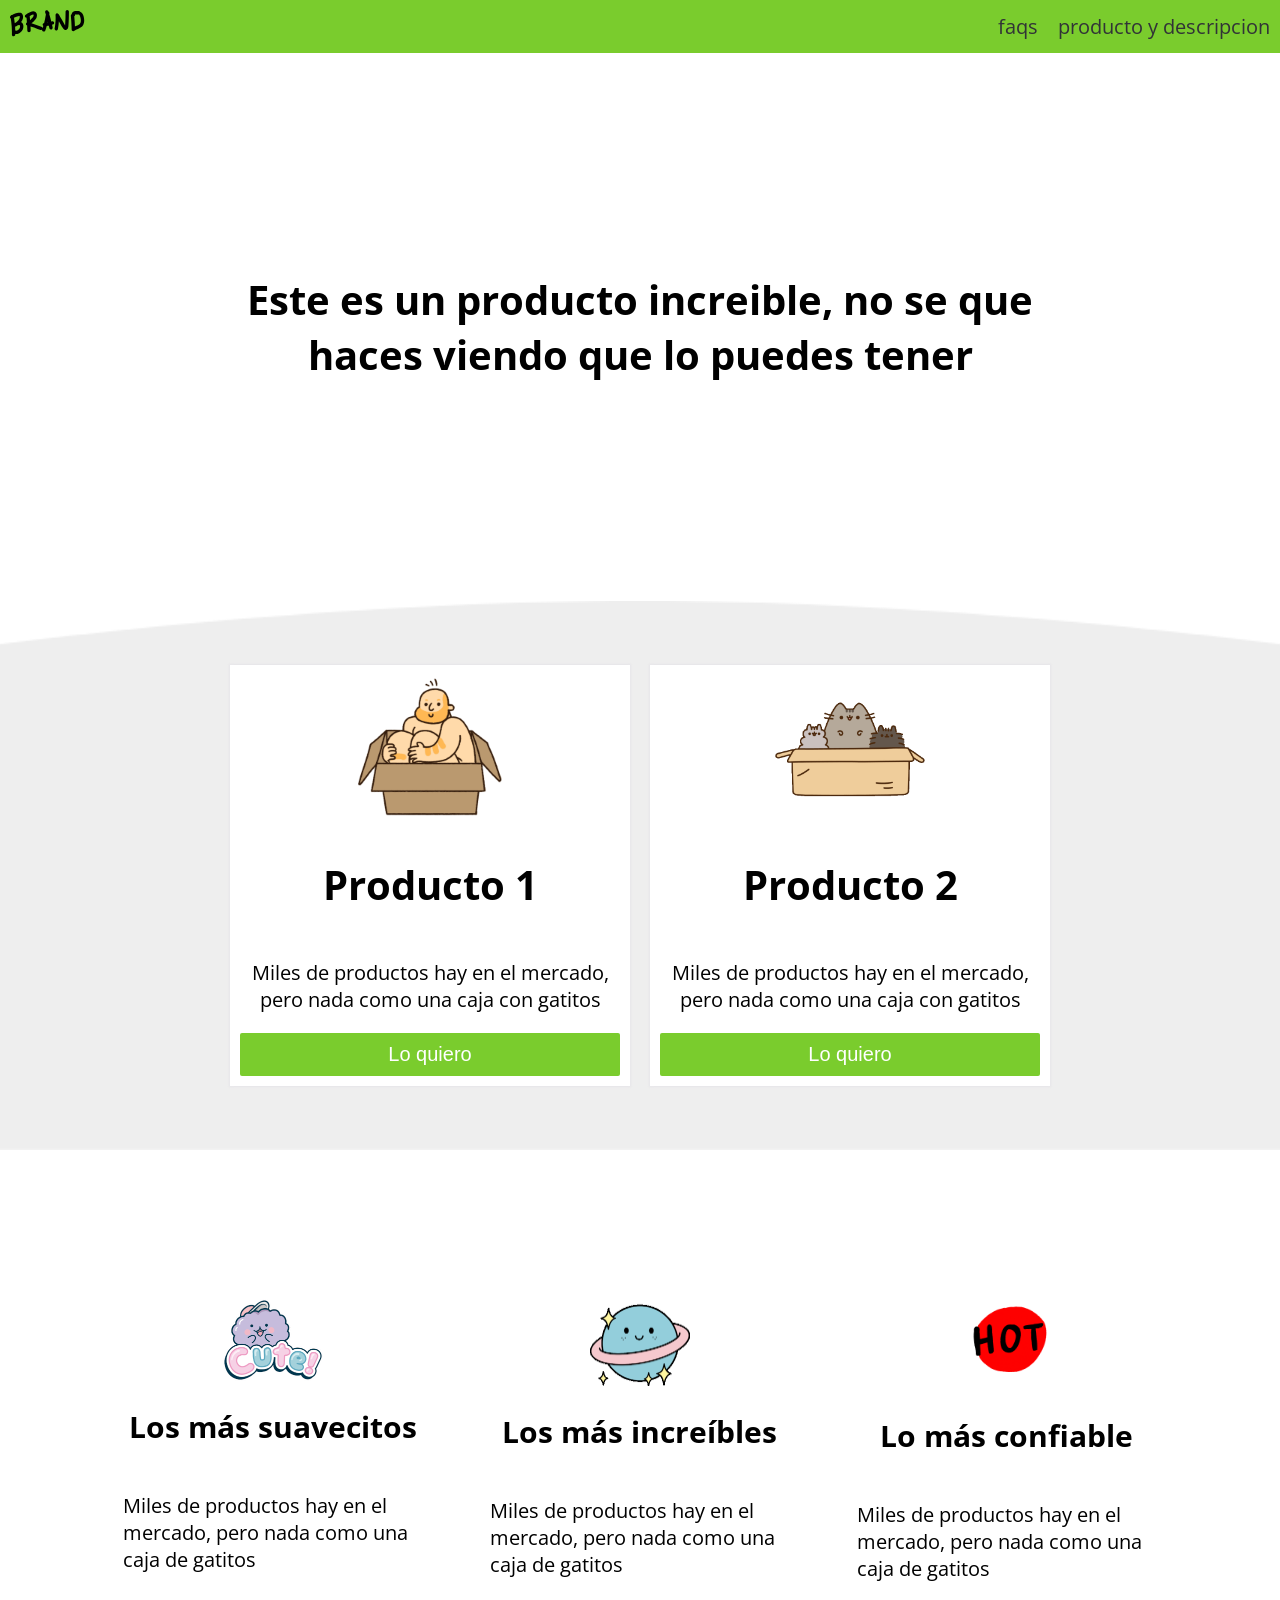
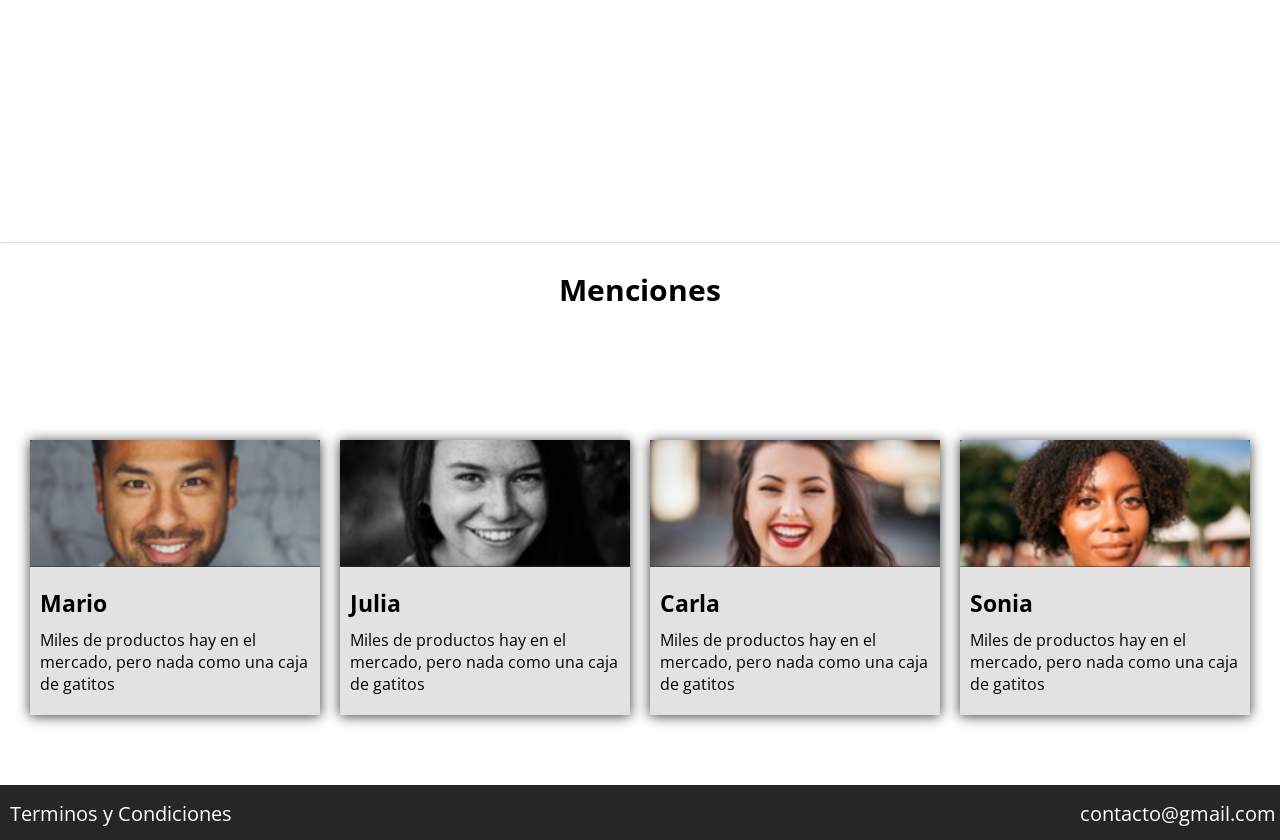
==== commit 91d26cbe: "refactor de reto" ====
--- a/index.html
+++ b/index.html
@@ -86,9 +86,9 @@
 
 
 
-
 <!-- las 4 menciones-->
   <hr>
+
   <h2 class="menciones">Menciones</h2>
   <div class="cards">
     <div class="card">
--- a/css/estilos.css
+++ b/css/estilos.css
@@ -127,6 +127,8 @@
   flex-direction: row;
   justify-content: space-around; /* o space-between / center */
   align-items: flex-start;
+  padding-top: 100px;
+  margin: 0 100px;
   flex-wrap: nowrap; /* evita que se rompa en varias filas */
   gap: 20px; /* espacio entre elementos */
 }
@@ -138,12 +140,14 @@
 
 /* -------------------- Separador -------------------- */
 hr {
-  margin-top: 300px;
+  margin-top: 200px;
+  opacity: 30%;
 }
 
 /* -------------------- Menciones -------------------- */
 .menciones {
   text-align: center;
+  margin-bottom: 100px;
 }
 
 /* -------------------- Cards -------------------- */
@@ -154,7 +158,8 @@
   align-items: stretch;
   width: 100%;
   gap: 20px;
-  padding: 20px;
+  padding: 30px;
+  margin-bottom: 40px;
   box-sizing: border-box;
 }
 
@@ -187,7 +192,11 @@
 
 .card .descripcion h3,
 .card .descripcion p {
-  margin: 5px 0;
+  margin: 10px 0px;
+}
+
+.card .descripcion p{
+  font-size: 16px;
 }
 
 /* -------------------- Footer -------------------- */
@@ -196,14 +205,18 @@
   flex-wrap: wrap;
   justify-content: space-between;
   align-items: center;
-  width: 100%;
+  width: 98.93%;
+  height: 25px;
+  bottom: 0;
   background-color: rgb(38, 38, 39);
-  padding: 15px 0;
-  text-align: center;
-}
-
-footer div {
-  margin: 5px 15px;
+  padding: 15px 10px;
+  text-align: center;
+  z-index: 3;
+}
+
+footer div, footer div p {
+  margin: 0;
+  padding: 0;
   color: white;
 }
 
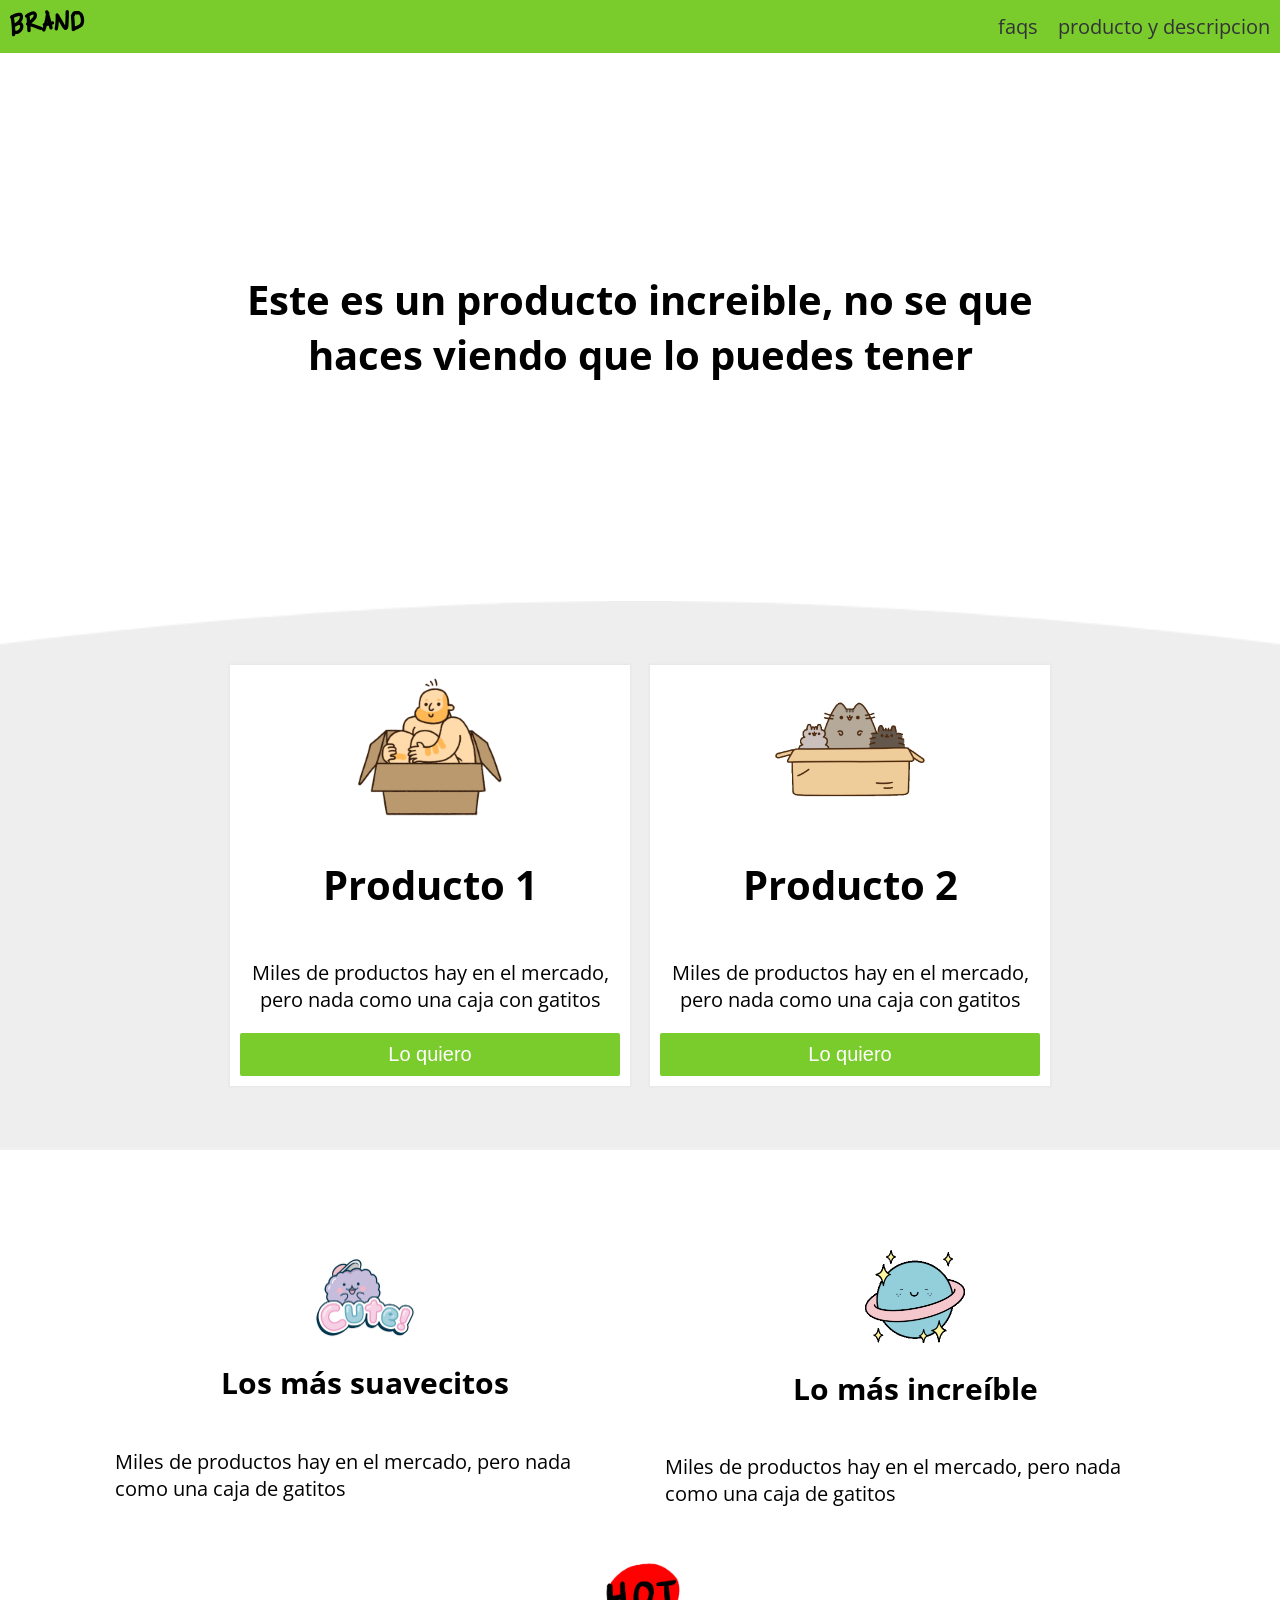
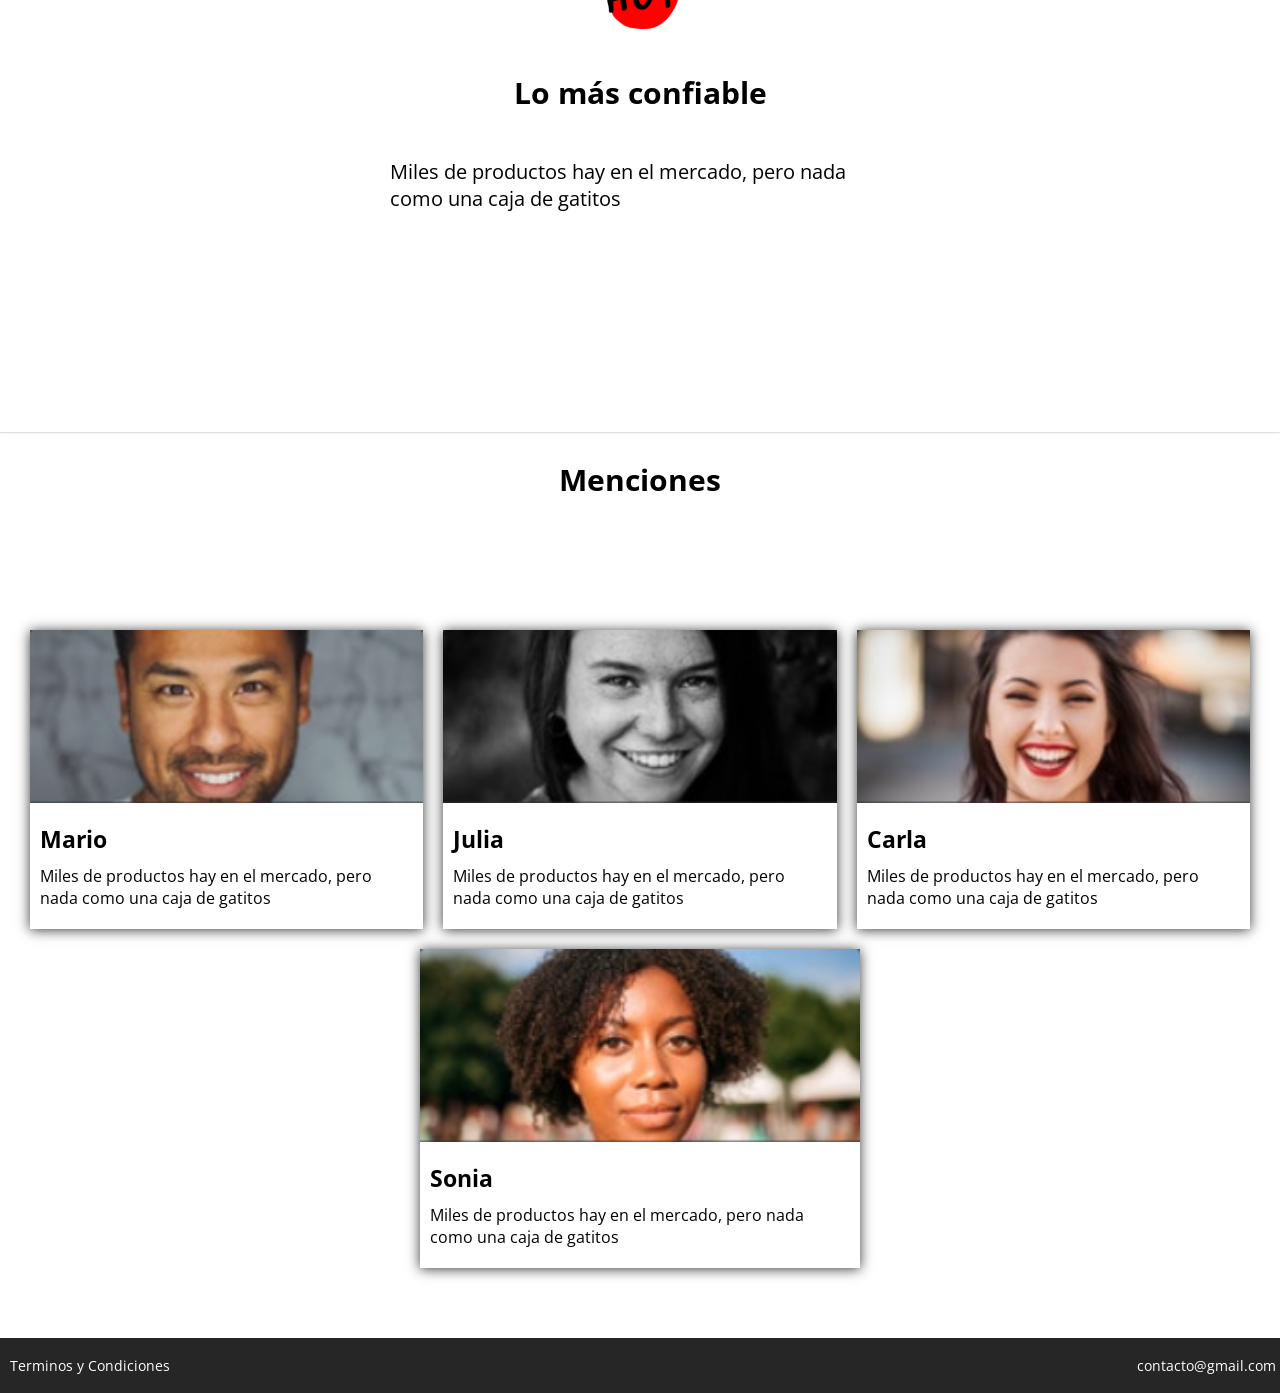
==== commit 10c5f034: "lo mas parecido que pude" ====
--- a/index.html
+++ b/index.html
@@ -70,7 +70,7 @@
   <div class="destacado">
     <div class="destacado1">
       <img src="images/planet-space.gif" alt="">
-      <h2>Los más increíbles</h2>
+      <h2>Lo más increíble</h2>
       <p>Miles de productos hay en el mercado, pero nada como una caja de gatitos</p>
     </div>
   </div>
--- a/css/estilos.css
+++ b/css/estilos.css
@@ -99,21 +99,23 @@
 
 /* -------------------- Destacado -------------------- */
 .destacado {
-  display: flex;
-  flex-wrap: wrap;
-  justify-content: center;
-  flex-direction: column;
-  gap: 40px;
-  width: 100%;
-  margin: auto;
-  padding: 40px 20px;
-}
-
-.destacado1 {
-  display: flex;
-  flex-direction: column;
+  width: 500px;
+  display: flex;
+  flex-wrap: wrap;
   justify-content: center;
   align-items: center;
+  flex-direction: column;
+  margin: auto;
+}
+
+.destacado h2{
+  text-align: center;
+}
+
+.destacado1 {
+  display: flex;
+  flex-direction: column;
+  justify-content: center;
 }
 
 .destacado img {
@@ -129,13 +131,10 @@
   align-items: flex-start;
   padding-top: 100px;
   margin: 0 100px;
-  flex-wrap: nowrap; /* evita que se rompa en varias filas */
+  flex-wrap: wrap; /* evita que se rompa en varias filas */
   gap: 20px; /* espacio entre elementos */
 }
 
-.destacado {
-  width: 300px; /* o el tamaño que necesites */
-}
 
 
 /* -------------------- Separador -------------------- */
@@ -154,7 +153,7 @@
 .cards {
   display: flex;
   flex-wrap: wrap;
-  justify-content: center;
+  justify-content: space-around;
   align-items: stretch;
   width: 100%;
   gap: 20px;
@@ -164,8 +163,8 @@
 }
 
 .card {
-  flex: 1 1 250px;
-  max-width: 300px;
+  flex: 1 1 350px;
+  max-width: 440px;
   height: auto;
   display: flex;
   flex-direction: column;
@@ -187,7 +186,6 @@
 
 .card .descripcion {
   padding: 10px;
-  background-color: #e2e2e2;
 }
 
 .card .descripcion h3,
@@ -211,12 +209,12 @@
   background-color: rgb(38, 38, 39);
   padding: 15px 10px;
   text-align: center;
-  z-index: 3;
 }
 
 footer div, footer div p {
   margin: 0;
   padding: 0;
+  font-size: 14px;
   color: white;
 }
 
